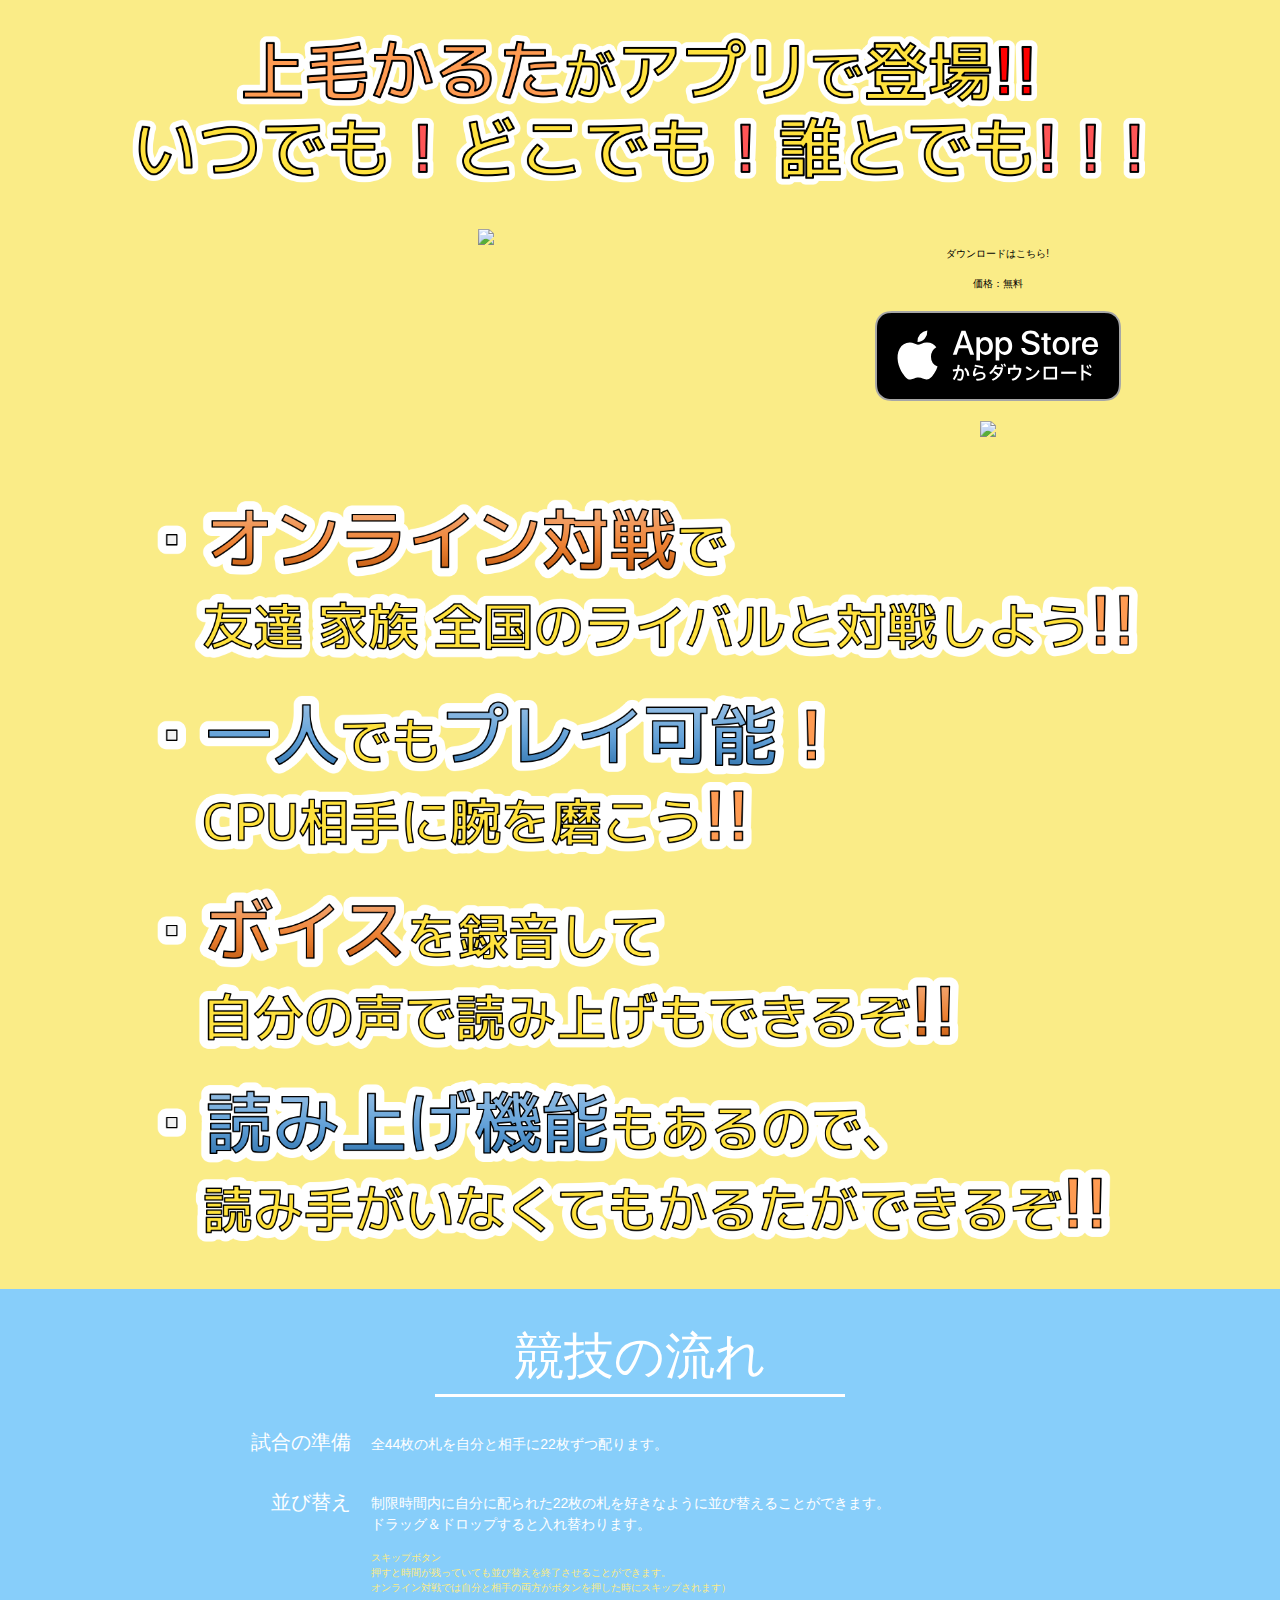
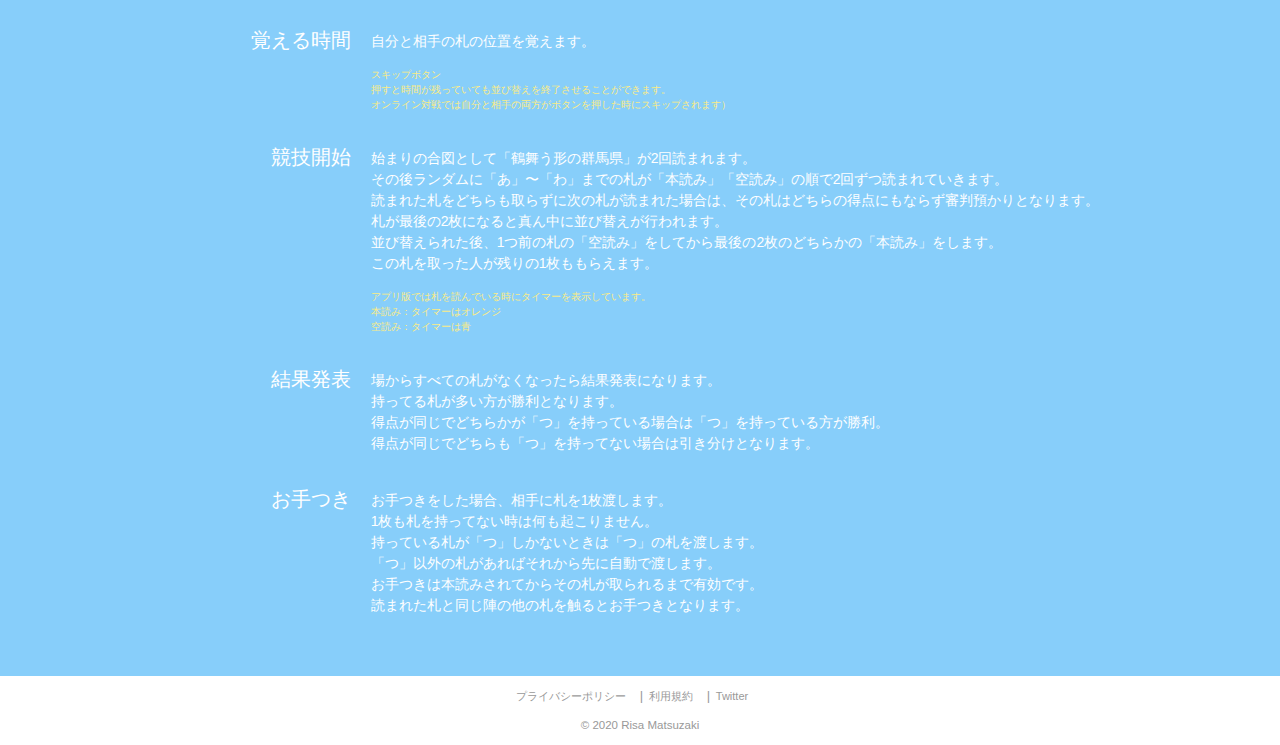
==== index.html @ 0628a3db "init" ====
<!DOCTYPE html>
<html>
  <head>
    <title>上毛かるた</title>
    <meta charset="utf-8">
<!--    <link rel="stylesheet" href="https://maxcdn.bootstrapcdn.com/font-awesome/4.5.0/css/font-awesome.min.css">-->
    <link rel="stylesheet" href="_asset/css/reset.css">
    <link rel="stylesheet" href="_asset/css/style.css">
    
    <script src="http://ajax.googleapis.com/ajax/libs/jquery/1.9.1/jquery.min.js"></script>
      
    <link rel="shortcut icon" href="_asset/images/180.png" type="image/x-icon">
    <meta name="viewport" content="width=device-width,initial-scale=1.0,minimum-scale=1.0">
  </head>
  <body>
    <div id="main">
      <div class="content">
        <img id="web1" src="_asset/images/web1.png">
        <div class="left">
          <img  src="_asset/images/2.PNG">
        </div>
        <div class="right">
          
          <div id="store_link">
            <p>ダウンロードはこちら!<br><br>価格：無料<br></p>
            
            <a href="https://apps.apple.com/jp/app/id1509440407"><img src="_asset/images/Download_on_the_App_Store_Badge_JP_RGB_blk_100317.svg" alt="ロゴ"></a>
            
            <a href="https://play.google.com/store/apps/details?id=unity.mkgames.karuta&hl=ja"><img src="_asset/images/google-play-badge.PNG"></a>
          </div>
        </div>
        <img id="web2" src="_asset/images/web4.png">
      </div>
    </div>
    <script type="text/javascript">
        $(window).on('load resize', function(){
          console.log( window.innerWidth);
//          var sW = window.innerWidth;
//          var key = document.getElementById("k_key");
//          var min_width = 920;
//          if(sW>min_width){
//            var topPosition = (min_width-sW)*0.66630435;
//            key.style.top = topPosition+'px';
//          }else{
//            key.style.top = '0px'; 
//          }
        });
      </script>
    <div id="rule">
      <div class="content">
        <h2>競技の流れ</h2>
        <table>

          <tr>
            <th>試合の準備</th>
            <td>全44枚の札を自分と相手に22枚ずつ配ります。</td>
          </tr>

          <tr>
            <th>並び替え</th>
            <td>制限時間内に自分に配られた22枚の札を好きなように並び替えることができます。<br>ドラッグ＆ドロップすると入れ替わります。<br>
              <p><br>スキップボタン<br>押すと時間が残っていても並び替えを終了させることができます。<br>オンライン対戦では自分と相手の両方がボタンを押した時にスキップされます）</p></td>
          </tr>

          <tr>
            <th>覚える時間</th>
            <td>自分と相手の札の位置を覚えます。
              <p><br>スキップボタン<br>押すと時間が残っていても並び替えを終了させることができます。<br>オンライン対戦では自分と相手の両方がボタンを押した時にスキップされます）</p></td>
          </tr>

          <tr>
            <th>競技開始</th>
            <td>始まりの合図として「鶴舞う形の群馬県」が2回読まれます。<br>その後ランダムに「あ」〜「わ」までの札が「本読み」「空読み」の順で2回ずつ読まれていきます。<br>読まれた札をどちらも取らずに次の札が読まれた場合は、その札はどちらの得点にもならず審判預かりとなります。<br>札が最後の2枚になると真ん中に並び替えが行われます。<br>並び替えられた後、1つ前の札の「空読み」をしてから最後の2枚のどちらかの「本読み」をします。<br>この札を取った人が残りの1枚ももらえます。
              <p><br>アプリ版では札を読んでいる時にタイマーを表示しています。<br>本読み：タイマーはオレンジ<br>空読み：タイマーは青</p></td>
          </tr>

          <tr>
            <th>結果発表</th>
            <td>場からすべての札がなくなったら結果発表になります。<br>持ってる札が多い方が勝利となります。<br>得点が同じでどちらかが「つ」を持っている場合は「つ」を持っている方が勝利。<br>得点が同じでどちらも「つ」を持ってない場合は引き分けとなります。</td>
          </tr>

          <tr>
            <th>お手つき</th>
            <td>お手つきをした場合、相手に札を1枚渡します。<br>1枚も札を持ってない時は何も起こりません。<br>持っている札が「つ」しかないときは「つ」の札を渡します。<br>「つ」以外の札があればそれから先に自動で渡します。<br>お手つきは本読みされてからその札が取られるまで有効です。<br>読まれた札と同じ陣の他の札を触るとお手つきとなります。</td>
          </tr>
        </table>
      </div>
    </div>
    <footer>
        <div class="foot-cont">
            <ul>
                <li><a target="_blank" href="#">プライバシーポリシー</a></li>
                <li><a target="_blank" href="#">利用規約</a></li>
                <li><a target="_blank" href="#">Twitter</a></li>
            </ul>
        </div>
        <p class="copyright">&copy; 2020 Risa Matsuzaki</p>
    </footer>
    <p>
  </body>
</html>
---- _asset/css/style.css ----
@charset "utf-8";



/*スマホ用*/
@media screen and (max-width:620px) {
  body{
/*  background-color: #FFCC33;*/
  font-family: 'メイリオ', Meiryo,'ヒラギノ角ゴシック','Hiragino Sans',sans-serif;
}
a{
  text-decoration: none;
}
.content{
  margin: auto;
/*  margin: 0px 100px;*/
  padding: 30px 0px;
  width: 90%;
}
  /*~~~~~~~~~~~~~~~~~~~~~*/
#main{
  background-color: #FAEC87;
  
/*  height: 1200px;*/
}
#web1{
  width: 100%;
/*  margin-top: 40px;*/
}
.left{
  width: 70%;
  float: left;
  margin-top: 30px;
}
.right{
  width: 30%;
  float: right;
  margin-top: 30px;
}
#store_link{
  width: 80%;
  margin: 20px;
  text-align: center;
}
#store_link p{
  width: 100%;
  font-size: 10px;
  border-radius: 20px;
  margin: 10px;
}
.right img{
  width: 100%;
  margin: 10px;
}
#web2{
/*  width: 90%;*/
  margin-top: 30px;
  margin-left: 0px;
}
  /*~~~~~~~~~~~~~~~~~~~~~*/
#rule{
  margin: 0px;
  color: white;
  background-color: #87CEFA;
}
#rule h2{
  width: 40%;
  margin: auto;
  padding-top: 0px;
  font-size: 30px;
  border-bottom: 3px white solid;
}
#rule table{
/*  width: 100%;*/
/*  margin: 30px;*/
  font-size: 20px;
/*  color: gray;*/
/*  border: solid 1px #000000;*/
    border-collapse: separate;
    border-spacing: 0px 30px;
}
tr{
  margin: 100px;
}
th{
  width: 25%;
  font-size: 18px;
  vertical-align: middle;
  text-align: right;
  padding-right: 20px;
/*  color: #FAEC87;*/
/*  border: 2px #2b2b2b solid;*/
}
td{
/*  width: 75%;*/
  font-size: 14px;
  text-align: left;
  padding-top: 6px;
/*   color: #FA8794;*/
/*  border: 2px #2b2b2b solid;*/
}

td p{
  font-size: 10px;
  color: #FAEC87;
/*  border: 2px #2b2b2b solid;*/
}


footer{
  color: #999999;
  background: #FFF;
  padding-top: 10px;
}
footer a{
  color: #999999;
/*  font-weight:bold;*/
  font-size: 11px;
}
footer .foot-cont ul li {
    letter-spacing: normal;
    display: inline-block;
    margin-right: 2px;
}

/*@media screen and (max-width: 768px)*/
footer .foot-cont ul li:after {
    padding-left: 1px;
}


footer .foot-cont ul li:after {
    content: "|";
    padding-left: 14px;
}

footer .foot-cont ul li:last-child:after {
    content: "";
}


.copyright {
    font-size: 0.72rem;
    text-align: center;
    line-height: 40px;
    /*background: #f0f0f0;*/
    background: #FFF;
    /*margin: 0 0 30px;*/
}
}

@media screen and (min-width:621px) {
  body{
/*  background-color: #FFCC33;*/
  font-family: 'メイリオ', Meiryo,'ヒラギノ角ゴシック','Hiragino Sans',sans-serif;
    min-width: 920px
}
a{
  text-decoration: none;
}
.content{
  margin: auto;
/*  margin: 0px 100px;*/
  padding: 30px 0px;
  width: 80%;
}

/*~~~~~~~~~~~~~~~~~~~~~*/
#main{
  background-color: #FAEC87;
  
/*  height: 1200px;*/
}
#web1{
  width: 100%;
/*  margin-top: 40px;*/
}
.left{
  width: 70%;
  float: left;
  margin-top: 30px;
}
.right{
  width: 30%;
  float: right;
  margin-top: 30px;
}
#store_link{
  width: 80%;
  margin: 20px;
  text-align: center;
}
#store_link p{
  width: 100%;
  font-size: 10px;
  border-radius: 20px;
  margin: 10px;
}
.right img{
  width: 100%;
  margin: 10px;
}
#web2{
/*  width: 90%;*/
  margin-top: 30px;
  margin-left: 0px;
}
/*~~~~~~~~~~~~~~~~~~~~~*/
#rule{
  margin: 0px;
  color: white;
  background-color: #87CEFA;
}
#rule h2{
  width: 40%;
  margin: auto;
  padding-top: 0px;
  font-size: 50px;
  border-bottom: 3px white solid;
}
#rule table{
/*  width: 100%;*/
/*  margin: 30px;*/
  font-size: 30px;
/*  color: gray;*/
/*  border: solid 1px #000000;*/
    border-collapse: separate;
    border-spacing: 0px 30px;
}
tr{
  margin: 100px;
}
th{
  width: 25%;
  font-size: 20px;
  vertical-align: middle;
  text-align: right;
  padding-right: 20px;
/*  color: #FAEC87;*/
/*  border: 2px #2b2b2b solid;*/
}
td{
/*  width: 75%;*/
  font-size: 14px;
  text-align: left;
  padding-top: 6px;
/*   color: #FA8794;*/
/*  border: 2px #2b2b2b solid;*/
}

td p{
  font-size: 10px;
  color: #FAEC87;
/*  border: 2px #2b2b2b solid;*/
}


footer{
  color: #999999;
  background: #FFF;
  padding-top: 10px;
}
footer a{
  color: #999999;
/*  font-weight:bold;*/
  font-size: 11px;
}
footer .foot-cont ul li {
    letter-spacing: normal;
    display: inline-block;
    margin-right: 2px;
}

/*@media screen and (max-width: 768px)*/
footer .foot-cont ul li:after {
    padding-left: 1px;
}


footer .foot-cont ul li:after {
    content: "|";
    padding-left: 14px;
}

footer .foot-cont ul li:last-child:after {
    content: "";
}


.copyright {
    font-size: 0.72rem;
    text-align: center;
    line-height: 40px;
    /*background: #f0f0f0;*/
    background: #FFF;
    /*margin: 0 0 30px;*/
}
}
/* ~~~~~~~~~~~~~~~~~~~~~BASE~~~~~~~~~~~~~~~~~~~~~~*/

/* ~~~~~~~~~~~~~~~~~~~~~BASE~~~~~~~~~~~~~~~~~~~~~~*/
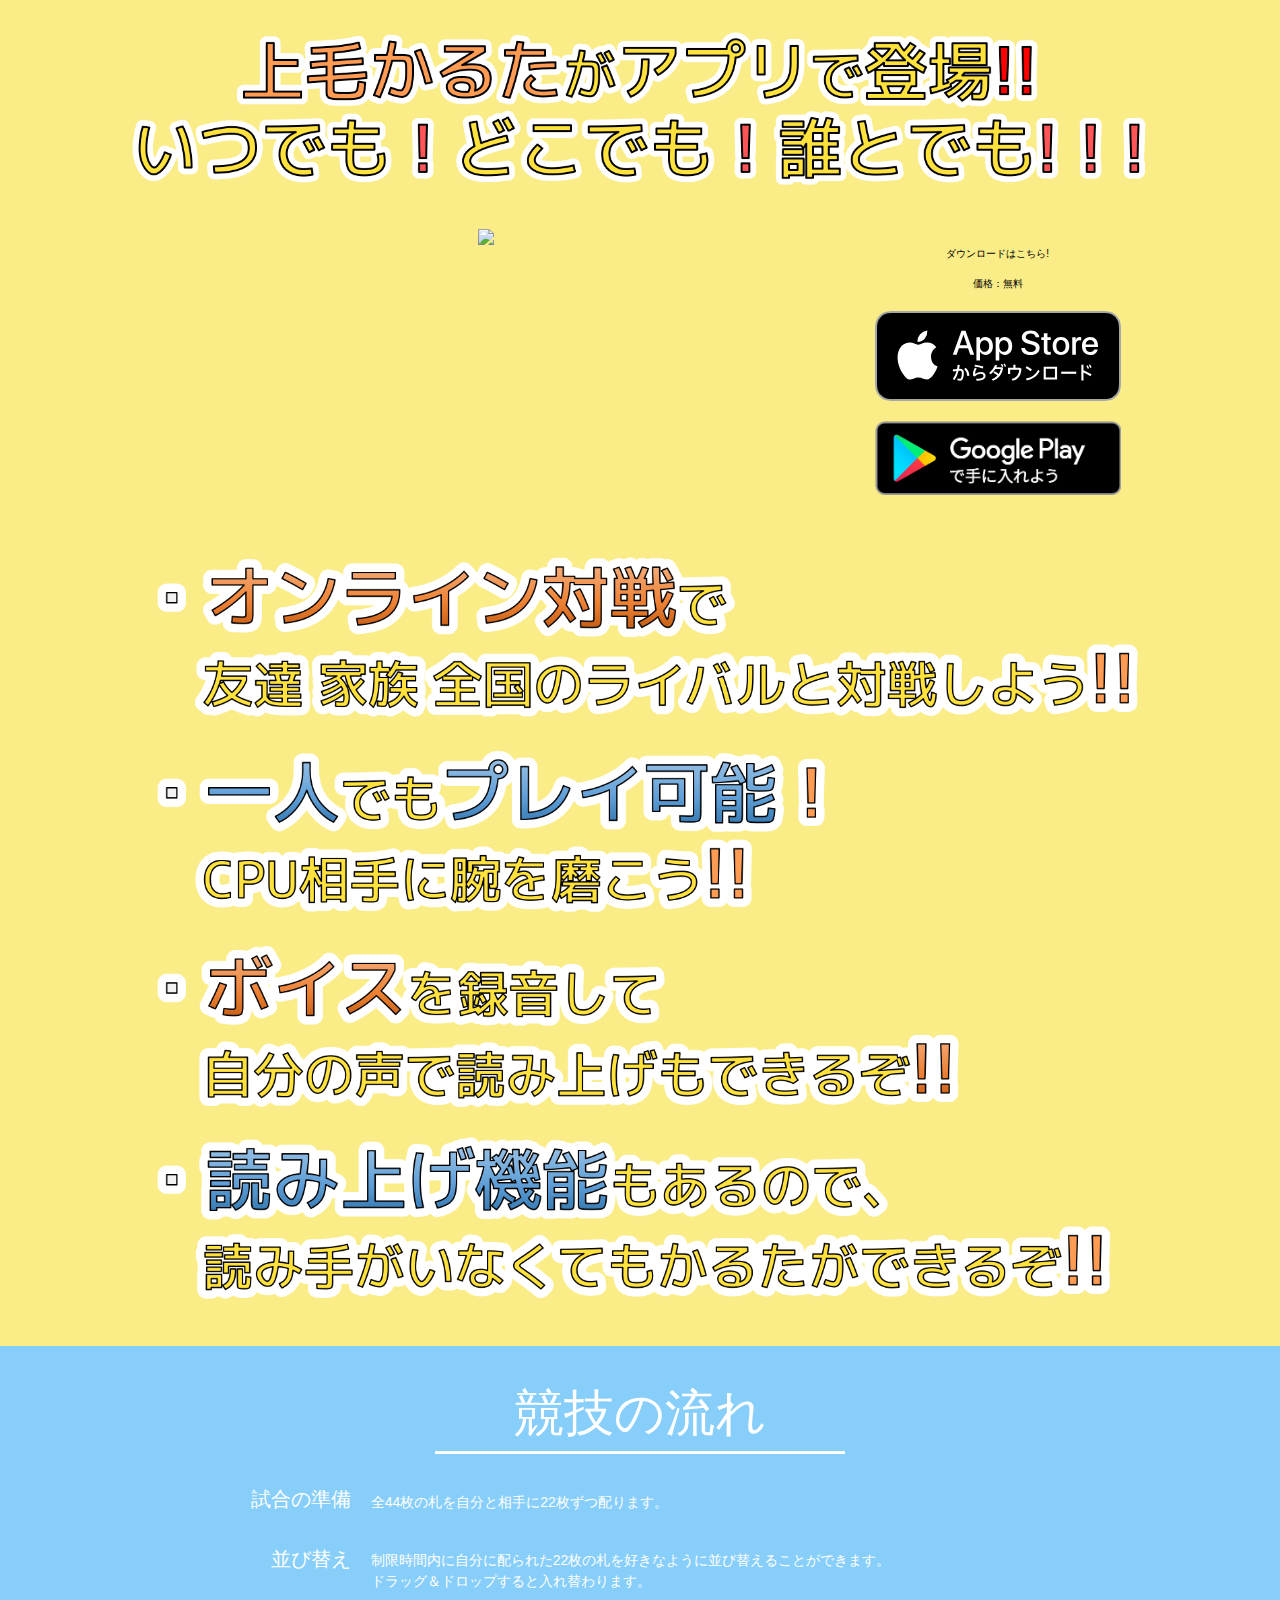
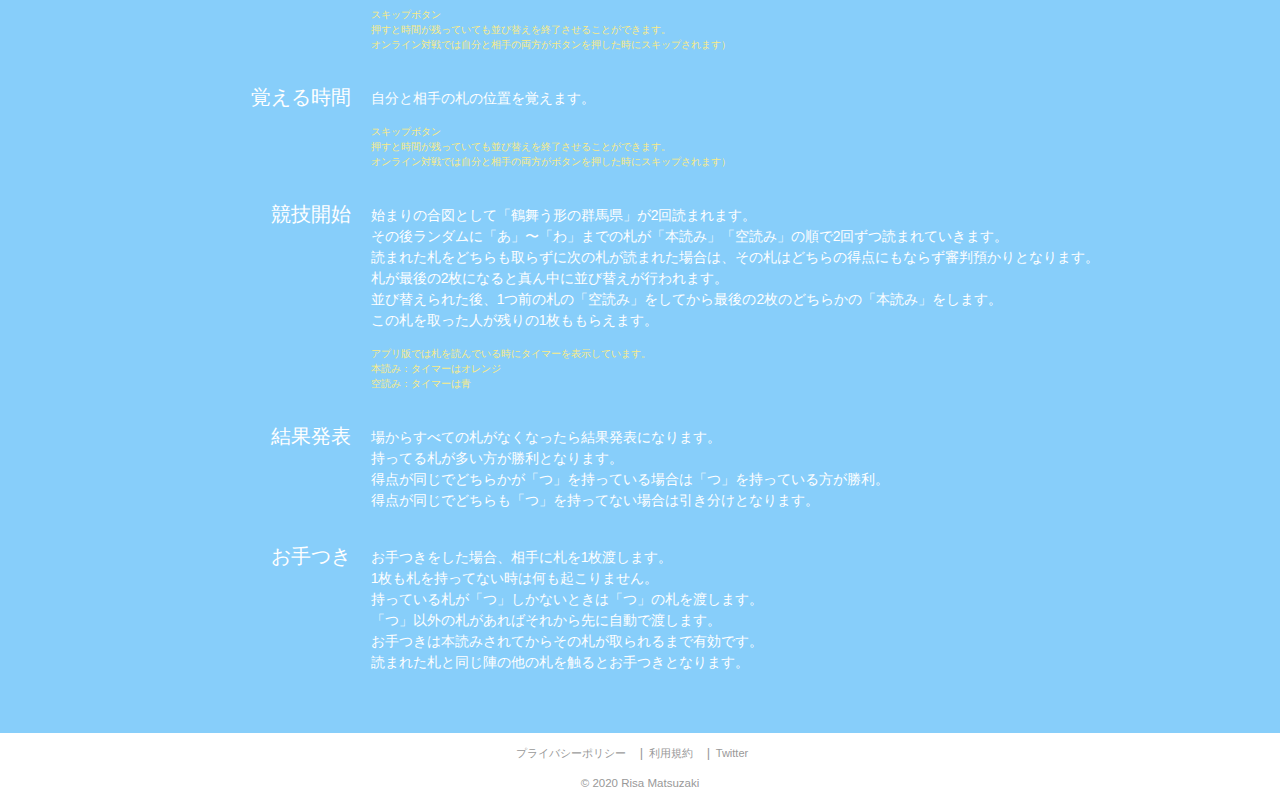
==== commit e24f6e3f: "png" ====
--- a/index.html
+++ b/index.html
@@ -4,32 +4,32 @@
     <title>上毛かるた</title>
     <meta charset="utf-8">
 <!--    <link rel="stylesheet" href="https://maxcdn.bootstrapcdn.com/font-awesome/4.5.0/css/font-awesome.min.css">-->
-    <link rel="stylesheet" href="_asset/css/reset.css">
-    <link rel="stylesheet" href="_asset/css/style.css">
+    <link rel="stylesheet" href="reset.css">
+    <link rel="stylesheet" href="style.css">
     
     <script src="http://ajax.googleapis.com/ajax/libs/jquery/1.9.1/jquery.min.js"></script>
       
-    <link rel="shortcut icon" href="_asset/images/180.png" type="image/x-icon">
+    <link rel="shortcut icon" href="180.png" type="image/x-icon">
     <meta name="viewport" content="width=device-width,initial-scale=1.0,minimum-scale=1.0">
   </head>
   <body>
     <div id="main">
       <div class="content">
-        <img id="web1" src="_asset/images/web1.png">
+        <img id="web1" src="web1.png">
         <div class="left">
-          <img  src="_asset/images/2.PNG">
+          <img  src="2.PNG">
         </div>
         <div class="right">
           
           <div id="store_link">
             <p>ダウンロードはこちら!<br><br>価格：無料<br></p>
             
-            <a href="https://apps.apple.com/jp/app/id1509440407"><img src="_asset/images/Download_on_the_App_Store_Badge_JP_RGB_blk_100317.svg" alt="ロゴ"></a>
+            <a href="https://apps.apple.com/jp/app/id1509440407"><img src="Download_on_the_App_Store_Badge_JP_RGB_blk_100317.svg" alt="ロゴ"></a>
             
-            <a href="https://play.google.com/store/apps/details?id=unity.mkgames.karuta&hl=ja"><img src="_asset/images/google-play-badge.PNG"></a>
+            <a href="https://play.google.com/store/apps/details?id=unity.mkgames.karuta&hl=ja"><img src="google-play-badge.png"></a>
           </div>
         </div>
-        <img id="web2" src="_asset/images/web4.png">
+        <img id="web2" src="web4.png">
       </div>
     </div>
     <script type="text/javascript">
--- a/style.css
+++ b/style.css
@@ -0,0 +1,307 @@
+@charset "utf-8";
+
+
+
+/*スマホ用*/
+@media screen and (max-width:620px) {
+  body{
+/*  background-color: #FFCC33;*/
+  font-family: 'メイリオ', Meiryo,'ヒラギノ角ゴシック','Hiragino Sans',sans-serif;
+}
+a{
+  text-decoration: none;
+}
+.content{
+  margin: auto;
+/*  margin: 0px 100px;*/
+  padding: 30px 0px;
+  width: 90%;
+}
+  /*~~~~~~~~~~~~~~~~~~~~~*/
+#main{
+  background-color: #FAEC87;
+  
+/*  height: 1200px;*/
+}
+#web1{
+  width: 100%;
+/*  margin-top: 40px;*/
+}
+.left{
+  width: 70%;
+  float: left;
+  margin-top: 30px;
+}
+.right{
+  width: 30%;
+  float: right;
+  margin-top: 30px;
+}
+#store_link{
+  width: 80%;
+  margin: 20px;
+  text-align: center;
+}
+#store_link p{
+  width: 100%;
+  font-size: 10px;
+  border-radius: 20px;
+  margin: 10px;
+}
+.right img{
+  width: 100%;
+  margin: 10px;
+}
+#web2{
+/*  width: 90%;*/
+  margin-top: 30px;
+  margin-left: 0px;
+}
+  /*~~~~~~~~~~~~~~~~~~~~~*/
+#rule{
+  margin: 0px;
+  color: white;
+  background-color: #87CEFA;
+}
+#rule h2{
+  width: 40%;
+  margin: auto;
+  padding-top: 0px;
+  font-size: 30px;
+  border-bottom: 3px white solid;
+}
+#rule table{
+/*  width: 100%;*/
+/*  margin: 30px;*/
+  font-size: 18px;
+/*  color: gray;*/
+/*  border: solid 1px #000000;*/
+    border-collapse: separate;
+    border-spacing: 0px 30px;
+}
+tr{
+  margin: 100px;
+}
+th{
+  width: 25%;
+  font-size: 16px;
+  vertical-align: middle;
+  text-align: right;
+  padding-right: 20px;
+/*  color: #FAEC87;*/
+/*  border: 2px #2b2b2b solid;*/
+}
+td{
+/*  width: 75%;*/
+  font-size: 14px;
+  text-align: left;
+  padding-top: 6px;
+/*   color: #FA8794;*/
+/*  border: 2px #2b2b2b solid;*/
+}
+
+td p{
+  font-size: 10px;
+  color: #FAEC87;
+/*  border: 2px #2b2b2b solid;*/
+}
+
+
+footer{
+  color: #999999;
+  background: #FFF;
+  padding-top: 10px;
+}
+footer a{
+  color: #999999;
+/*  font-weight:bold;*/
+  font-size: 11px;
+}
+footer .foot-cont ul li {
+    letter-spacing: normal;
+    display: inline-block;
+    margin-right: 2px;
+}
+
+/*@media screen and (max-width: 768px)*/
+footer .foot-cont ul li:after {
+    padding-left: 1px;
+}
+
+
+footer .foot-cont ul li:after {
+    content: "|";
+    padding-left: 14px;
+}
+
+footer .foot-cont ul li:last-child:after {
+    content: "";
+}
+
+
+.copyright {
+    font-size: 0.72rem;
+    text-align: center;
+    line-height: 40px;
+    /*background: #f0f0f0;*/
+    background: #FFF;
+    /*margin: 0 0 30px;*/
+}
+}
+
+@media screen and (min-width:621px) {
+  body{
+/*  background-color: #FFCC33;*/
+  font-family: 'メイリオ', Meiryo,'ヒラギノ角ゴシック','Hiragino Sans',sans-serif;
+    min-width: 920px
+}
+a{
+  text-decoration: none;
+}
+.content{
+  margin: auto;
+/*  margin: 0px 100px;*/
+  padding: 30px 0px;
+  width: 80%;
+}
+
+/*~~~~~~~~~~~~~~~~~~~~~*/
+#main{
+  background-color: #FAEC87;
+  
+/*  height: 1200px;*/
+}
+#web1{
+  width: 100%;
+/*  margin-top: 40px;*/
+}
+.left{
+  width: 70%;
+  float: left;
+  margin-top: 30px;
+}
+.right{
+  width: 30%;
+  float: right;
+  margin-top: 30px;
+}
+#store_link{
+  width: 80%;
+  margin: 20px;
+  text-align: center;
+}
+#store_link p{
+  width: 100%;
+  font-size: 10px;
+  border-radius: 20px;
+  margin: 10px;
+}
+.right img{
+  width: 100%;
+  margin: 10px;
+}
+#web2{
+/*  width: 90%;*/
+  margin-top: 30px;
+  margin-left: 0px;
+}
+/*~~~~~~~~~~~~~~~~~~~~~*/
+#rule{
+  margin: 0px;
+  color: white;
+  background-color: #87CEFA;
+}
+#rule h2{
+  width: 40%;
+  margin: auto;
+  padding-top: 0px;
+  font-size: 50px;
+  border-bottom: 3px white solid;
+}
+#rule table{
+/*  width: 100%;*/
+/*  margin: 30px;*/
+  font-size: 30px;
+/*  color: gray;*/
+/*  border: solid 1px #000000;*/
+    border-collapse: separate;
+    border-spacing: 0px 30px;
+}
+tr{
+  margin: 100px;
+}
+th{
+  width: 25%;
+  font-size: 20px;
+  vertical-align: middle;
+  text-align: right;
+  padding-right: 20px;
+/*  color: #FAEC87;*/
+/*  border: 2px #2b2b2b solid;*/
+}
+td{
+/*  width: 75%;*/
+  font-size: 14px;
+  text-align: left;
+  padding-top: 6px;
+/*   color: #FA8794;*/
+/*  border: 2px #2b2b2b solid;*/
+}
+
+td p{
+  font-size: 10px;
+  color: #FAEC87;
+/*  border: 2px #2b2b2b solid;*/
+}
+
+
+footer{
+  color: #999999;
+  background: #FFF;
+  padding-top: 10px;
+}
+footer a{
+  color: #999999;
+/*  font-weight:bold;*/
+  font-size: 11px;
+}
+footer .foot-cont ul li {
+    letter-spacing: normal;
+    display: inline-block;
+    margin-right: 2px;
+}
+
+/*@media screen and (max-width: 768px)*/
+footer .foot-cont ul li:after {
+    padding-left: 1px;
+}
+
+
+footer .foot-cont ul li:after {
+    content: "|";
+    padding-left: 14px;
+}
+
+footer .foot-cont ul li:last-child:after {
+    content: "";
+}
+
+
+.copyright {
+    font-size: 0.72rem;
+    text-align: center;
+    line-height: 40px;
+    /*background: #f0f0f0;*/
+    background: #FFF;
+    /*margin: 0 0 30px;*/
+}
+}
+/* ~~~~~~~~~~~~~~~~~~~~~BASE~~~~~~~~~~~~~~~~~~~~~~*/
+
+/* ~~~~~~~~~~~~~~~~~~~~~BASE~~~~~~~~~~~~~~~~~~~~~~*/
+
+
+
+
+
+
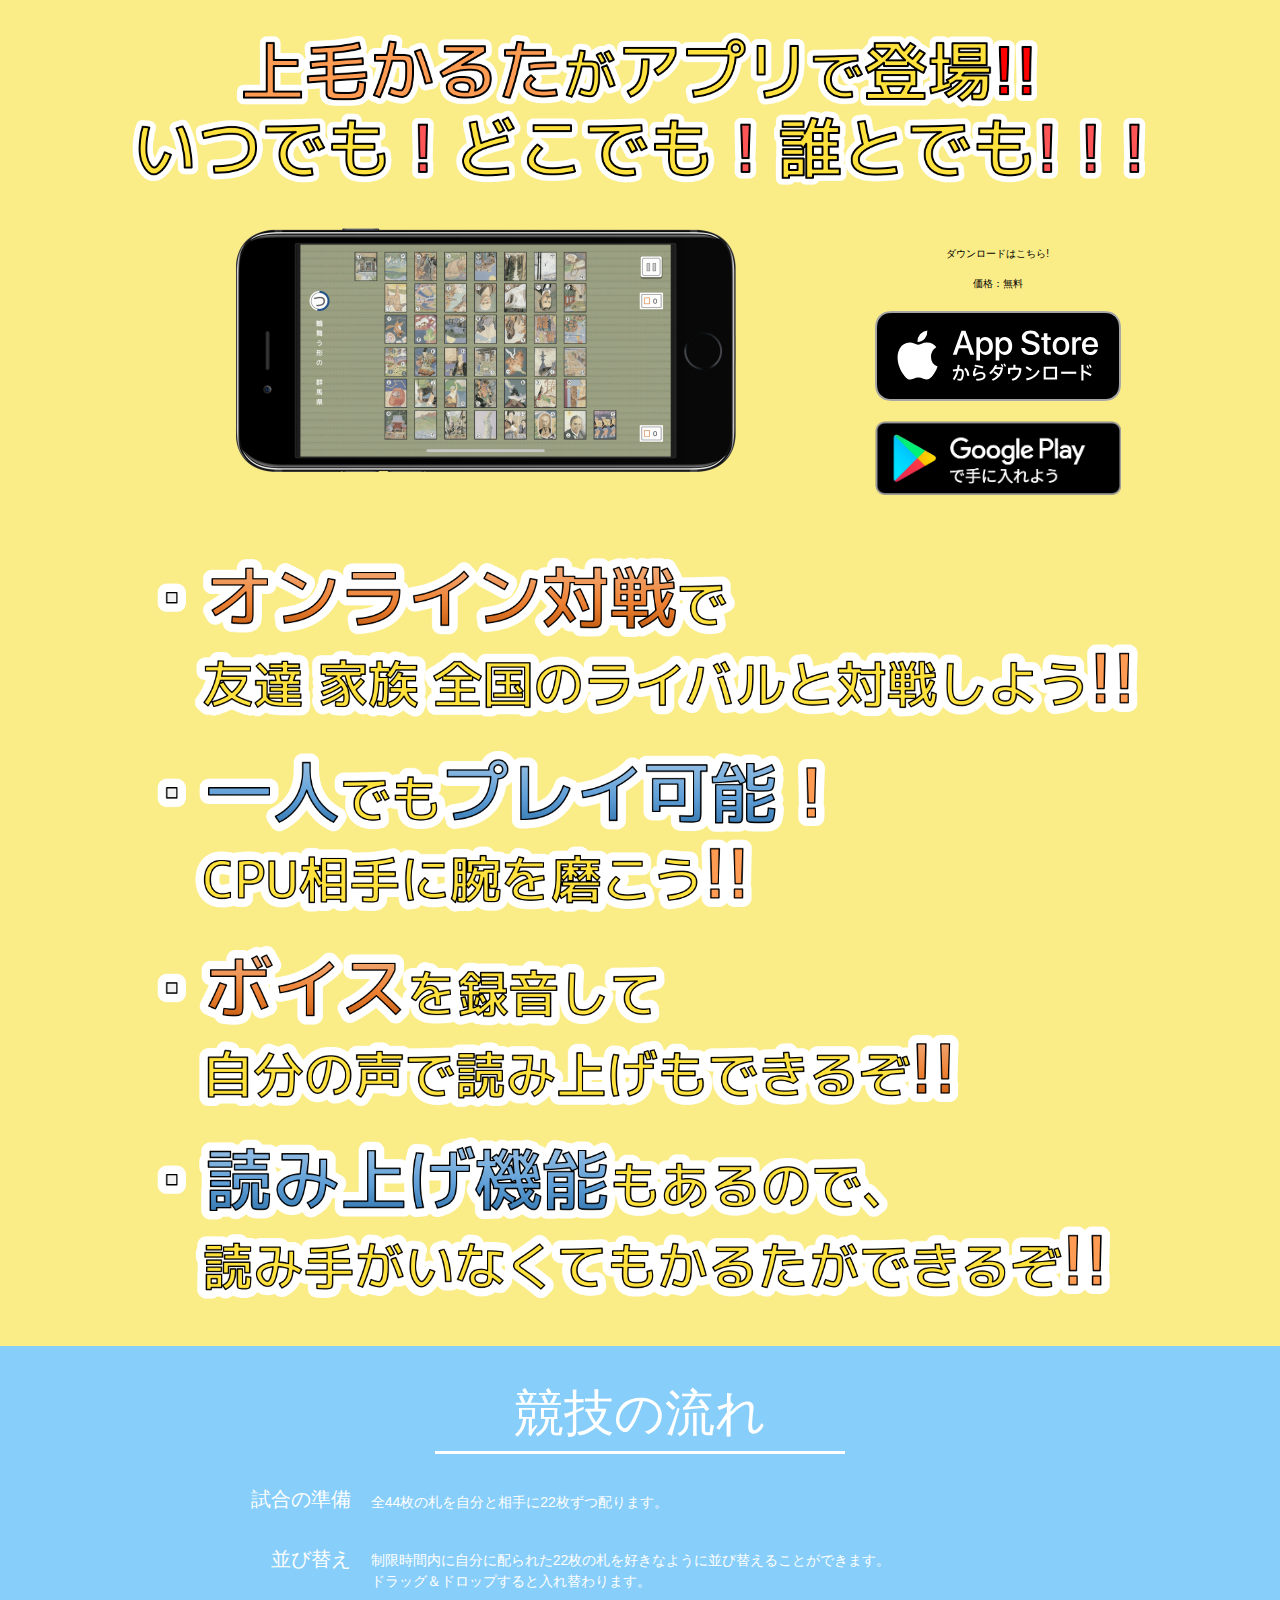
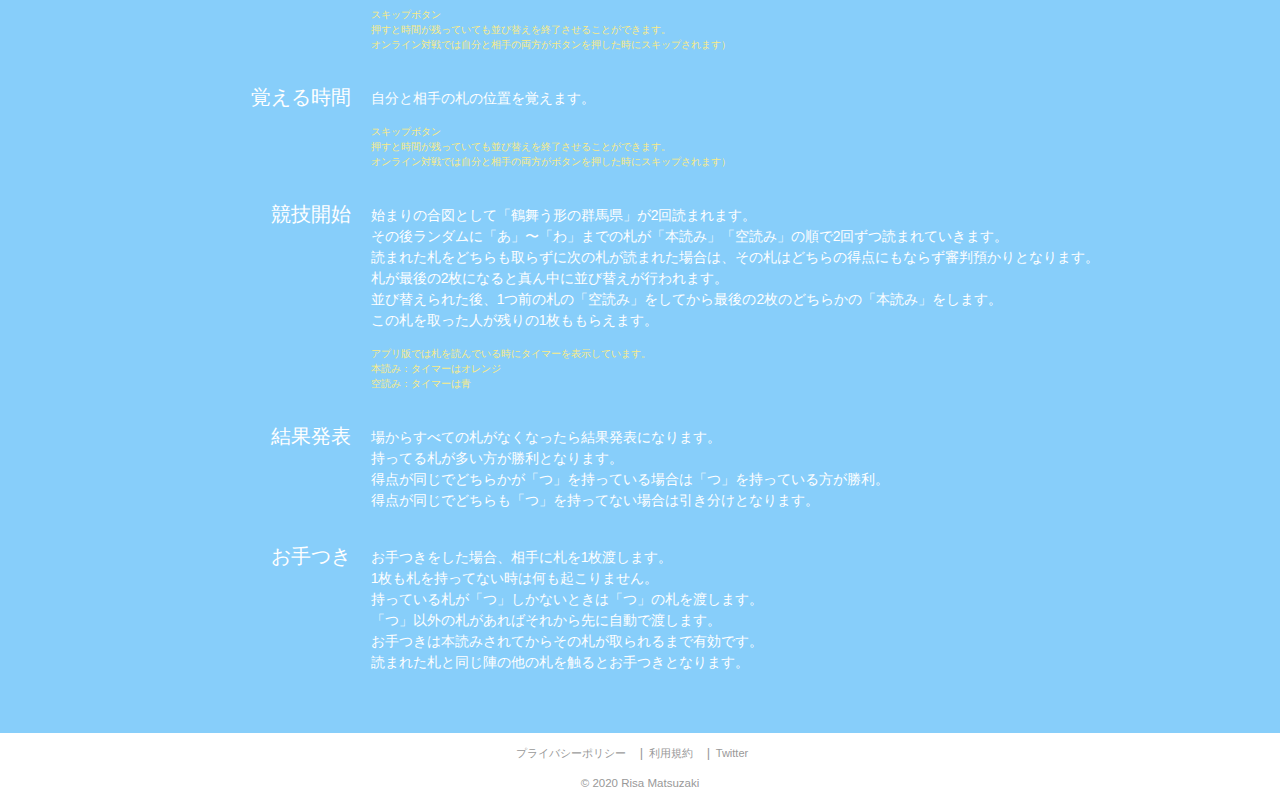
==== commit 3ce1a4de: "s" ====
--- a/index.html
+++ b/index.html
@@ -17,7 +17,7 @@
       <div class="content">
         <img id="web1" src="web1.png">
         <div class="left">
-          <img  src="2.PNG">
+          <img  src="3.png">
         </div>
         <div class="right">
           
@@ -89,9 +89,9 @@
     <footer>
         <div class="foot-cont">
             <ul>
-                <li><a target="_blank" href="#">プライバシーポリシー</a></li>
-                <li><a target="_blank" href="#">利用規約</a></li>
-                <li><a target="_blank" href="#">Twitter</a></li>
+                <li><a target="_blank" href="https://mkgames-info.github.io/karuta/privacypolicy.html">プライバシーポリシー</a></li>
+                <li><a target="_blank" href="https://mkgames-info.github.io/termsofservice/ja/">利用規約</a></li>
+                <li><a target="_blank" href="https://twitter.com/MKGamesInfo">Twitter</a></li>
             </ul>
         </div>
         <p class="copyright">&copy; 2020 Risa Matsuzaki</p>
--- a/style.css
+++ b/style.css
@@ -4,304 +4,246 @@
 
 /*スマホ用*/
 @media screen and (max-width:620px) {
+
   body{
-/*  background-color: #FFCC33;*/
-  font-family: 'メイリオ', Meiryo,'ヒラギノ角ゴシック','Hiragino Sans',sans-serif;
-}
-a{
-  text-decoration: none;
-}
-.content{
-  margin: auto;
-/*  margin: 0px 100px;*/
-  padding: 30px 0px;
-  width: 90%;
-}
-  /*~~~~~~~~~~~~~~~~~~~~~*/
-#main{
-  background-color: #FAEC87;
-  
-/*  height: 1200px;*/
-}
-#web1{
-  width: 100%;
-/*  margin-top: 40px;*/
-}
-.left{
-  width: 70%;
-  float: left;
-  margin-top: 30px;
-}
-.right{
-  width: 30%;
-  float: right;
-  margin-top: 30px;
-}
-#store_link{
-  width: 80%;
-  margin: 20px;
-  text-align: center;
-}
-#store_link p{
-  width: 100%;
-  font-size: 10px;
-  border-radius: 20px;
-  margin: 10px;
-}
-.right img{
-  width: 100%;
-  margin: 10px;
-}
-#web2{
-/*  width: 90%;*/
-  margin-top: 30px;
-  margin-left: 0px;
-}
-  /*~~~~~~~~~~~~~~~~~~~~~*/
-#rule{
-  margin: 0px;
-  color: white;
-  background-color: #87CEFA;
-}
-#rule h2{
-  width: 40%;
-  margin: auto;
-  padding-top: 0px;
-  font-size: 30px;
-  border-bottom: 3px white solid;
-}
-#rule table{
-/*  width: 100%;*/
-/*  margin: 30px;*/
-  font-size: 18px;
-/*  color: gray;*/
-/*  border: solid 1px #000000;*/
-    border-collapse: separate;
-    border-spacing: 0px 30px;
-}
-tr{
-  margin: 100px;
-}
-th{
-  width: 25%;
-  font-size: 16px;
-  vertical-align: middle;
-  text-align: right;
-  padding-right: 20px;
-/*  color: #FAEC87;*/
-/*  border: 2px #2b2b2b solid;*/
-}
-td{
-/*  width: 75%;*/
-  font-size: 14px;
-  text-align: left;
-  padding-top: 6px;
-/*   color: #FA8794;*/
-/*  border: 2px #2b2b2b solid;*/
-}
-
-td p{
-  font-size: 10px;
-  color: #FAEC87;
-/*  border: 2px #2b2b2b solid;*/
-}
-
-
-footer{
-  color: #999999;
-  background: #FFF;
-  padding-top: 10px;
-}
-footer a{
-  color: #999999;
-/*  font-weight:bold;*/
-  font-size: 11px;
-}
-footer .foot-cont ul li {
-    letter-spacing: normal;
-    display: inline-block;
-    margin-right: 2px;
-}
-
-/*@media screen and (max-width: 768px)*/
-footer .foot-cont ul li:after {
-    padding-left: 1px;
-}
-
-
-footer .foot-cont ul li:after {
-    content: "|";
-    padding-left: 14px;
-}
-
-footer .foot-cont ul li:last-child:after {
-    content: "";
-}
-
-
-.copyright {
-    font-size: 0.72rem;
+    font-family: 'メイリオ', Meiryo,'ヒラギノ角ゴシック','Hiragino Sans',sans-serif;
+  }
+  a{
+    text-decoration: none;
+  }
+  .content{
+    margin: auto;
+    padding: 30px 0px;
+    width: 90%;
+  }
+  /*~~~~~~~~~~~~~~~~~~~~~~~~~~~~~~~~~~~~~~~~~~*/
+  #main{
+    background-color: #FAEC87;
+  }
+  #web1{
+    width: 100%;
+  }
+  .left{
+    width: 100%;
+    float: left;
+    margin-top: 30px;
+  }
+  .right{
+    width: 100%;
+    float: right;
+    margin-top: 30px;
+  }
+  #store_link{
+    width: 80%;
+    margin: 20px;
     text-align: center;
-    line-height: 40px;
-    /*background: #f0f0f0;*/
+  }
+  #store_link p{
+    width: 100%;
+    font-size: 10px;
+    border-radius: 20px;
+    margin: 10px;
+  }
+  .right img{
+      height: 35px;
+    margin: 10px;
+    float: right;
+  }
+  #web2{
+    margin-top: 30px;
+    margin-left: 0px;
+  }
+  /*~~~~~~~~~~~~~~~~~~~~~~~~~~~~~~~~~~~~~~~~~~*/
+  #rule{
+    margin: 0px;
+    color: white;
+    background-color: #87CEFA;
+  }
+  #rule h2{
+    width: 40%;
+    margin: auto;
+    padding-top: 0px;
+    font-size: 25px;
+    border-bottom: 3px white solid;
+  }
+  #rule table{
+    font-size: 18px;
+      border-collapse: separate;
+      border-spacing: 0px 30px;
+  }
+  tr{
+    margin: 100px;
+  }
+  th{
+    width: 25%;
+    font-size: 13px;
+    vertical-align: middle;
+    text-align: right;
+    padding-right: 20px;
+  }
+  td{
+    font-size: 13px;
+    text-align: left;
+  }
+  td p{
+    font-size: 10px;
+    color: #FAEC87;
+  }
+  /*~~~~~~~~~~~~~~~~~~~~~~~~~~~~~~~~~~~~~~~~~~*/
+  footer{
+    color: #999999;
     background: #FFF;
-    /*margin: 0 0 30px;*/
-}
+    padding-top: 10px;
+  }
+  footer a{
+    color: #999999;
+    font-size: 11px;
+  }
+  footer .foot-cont ul li {
+      letter-spacing: normal;
+      display: inline-block;
+      margin-right: 2px;
+  }
+  footer .foot-cont ul li:after {
+      padding-left: 1px;
+  }
+  footer .foot-cont ul li:after {
+      content: "|";
+      padding-left: 14px;
+  }
+
+  footer .foot-cont ul li:last-child:after {
+      content: "";
+  }
+  .copyright {
+      font-size: 0.72rem;
+      text-align: center;
+      line-height: 40px;
+      background: #FFF;
+  }
 }
 
 @media screen and (min-width:621px) {
   body{
-/*  background-color: #FFCC33;*/
-  font-family: 'メイリオ', Meiryo,'ヒラギノ角ゴシック','Hiragino Sans',sans-serif;
-    min-width: 920px
+    font-family: 'メイリオ', Meiryo,'ヒラギノ角ゴシック','Hiragino Sans',sans-serif;
+      min-width: 920px;
+  }
+  a{
+    text-decoration: none;
+  }
+  .content{
+    margin: auto;
+    padding: 30px 0px;
+    width: 80%;
+  }
+  /*~~~~~~~~~~~~~~~~~~~~~~~~~~~~~~~~~~~~~~~~~~*/
+  #main{
+    background-color: #FAEC87;
+  }
+  #web1{
+    width: 100%;
+  }
+  .left{
+    width: 70%;
+    float: left;
+    margin-top: 30px;
+  }
+  .right{
+    width: 30%;
+    float: right;
+    margin-top: 30px;
+  }
+  #store_link{
+    width: 80%;
+    margin: 20px;
+    text-align: center;
+  }
+  #store_link p{
+    width: 100%;
+    font-size: 10px;
+    border-radius: 20px;
+    margin: 10px;
+  }
+  .right img{
+    width: 100%;
+    margin: 10px;
+  }
+  #web2{
+    margin-top: 30px;
+    margin-left: 0px;
+  }
+  /*~~~~~~~~~~~~~~~~~~~~~~~~~~~~~~~~~~~~~~~~~~*/
+  #rule{
+    margin: 0px;
+    color: white;
+    background-color: #87CEFA;
+  }
+  #rule h2{
+    width: 40%;
+    margin: auto;
+    padding-top: 0px;
+    font-size: 50px;
+    border-bottom: 3px white solid;
+  }
+  #rule table{
+    font-size: 30px;
+      border-collapse: separate;
+      border-spacing: 0px 30px;
+  }
+  tr{
+    margin: 100px;
+  }
+  th{
+    width: 25%;
+    font-size: 20px;
+    vertical-align: middle;
+    text-align: right;
+    padding-right: 20px;
+  }
+  td{
+    font-size: 14px;
+    text-align: left;
+    padding-top: 6px;
+  }
+  td p{
+    font-size: 10px;
+    color: #FAEC87;
+  }
+  /*~~~~~~~~~~~~~~~~~~~~~~~~~~~~~~~~~~~~~~~~~~*/
+  footer{
+    color: #999999;
+    background: #FFF;
+    padding-top: 10px;
+  }
+  footer a{
+    color: #999999;
+    font-size: 11px;
+  }
+  footer .foot-cont ul li {
+      letter-spacing: normal;
+      display: inline-block;
+      margin-right: 2px;
+  }
+  footer .foot-cont ul li:after {
+      padding-left: 1px;
+  }
+  footer .foot-cont ul li:after {
+      content: "|";
+      padding-left: 14px;
+  }
+  footer .foot-cont ul li:last-child:after {
+      content: "";
+  }
+  .copyright {
+      font-size: 0.72rem;
+      text-align: center;
+      line-height: 40px;
+      background: #FFF;
+  }
+    
 }
-a{
-  text-decoration: none;
-}
-.content{
-  margin: auto;
-/*  margin: 0px 100px;*/
-  padding: 30px 0px;
-  width: 80%;
-}
-
-/*~~~~~~~~~~~~~~~~~~~~~*/
-#main{
-  background-color: #FAEC87;
-  
-/*  height: 1200px;*/
-}
-#web1{
-  width: 100%;
-/*  margin-top: 40px;*/
-}
-.left{
-  width: 70%;
-  float: left;
-  margin-top: 30px;
-}
-.right{
-  width: 30%;
-  float: right;
-  margin-top: 30px;
-}
-#store_link{
-  width: 80%;
-  margin: 20px;
-  text-align: center;
-}
-#store_link p{
-  width: 100%;
-  font-size: 10px;
-  border-radius: 20px;
-  margin: 10px;
-}
-.right img{
-  width: 100%;
-  margin: 10px;
-}
-#web2{
-/*  width: 90%;*/
-  margin-top: 30px;
-  margin-left: 0px;
-}
-/*~~~~~~~~~~~~~~~~~~~~~*/
-#rule{
-  margin: 0px;
-  color: white;
-  background-color: #87CEFA;
-}
-#rule h2{
-  width: 40%;
-  margin: auto;
-  padding-top: 0px;
-  font-size: 50px;
-  border-bottom: 3px white solid;
-}
-#rule table{
-/*  width: 100%;*/
-/*  margin: 30px;*/
-  font-size: 30px;
-/*  color: gray;*/
-/*  border: solid 1px #000000;*/
-    border-collapse: separate;
-    border-spacing: 0px 30px;
-}
-tr{
-  margin: 100px;
-}
-th{
-  width: 25%;
-  font-size: 20px;
-  vertical-align: middle;
-  text-align: right;
-  padding-right: 20px;
-/*  color: #FAEC87;*/
-/*  border: 2px #2b2b2b solid;*/
-}
-td{
-/*  width: 75%;*/
-  font-size: 14px;
-  text-align: left;
-  padding-top: 6px;
-/*   color: #FA8794;*/
-/*  border: 2px #2b2b2b solid;*/
-}
-
-td p{
-  font-size: 10px;
-  color: #FAEC87;
-/*  border: 2px #2b2b2b solid;*/
-}
-
-
-footer{
-  color: #999999;
-  background: #FFF;
-  padding-top: 10px;
-}
-footer a{
-  color: #999999;
-/*  font-weight:bold;*/
-  font-size: 11px;
-}
-footer .foot-cont ul li {
-    letter-spacing: normal;
-    display: inline-block;
-    margin-right: 2px;
-}
-
-/*@media screen and (max-width: 768px)*/
-footer .foot-cont ul li:after {
-    padding-left: 1px;
-}
-
-
-footer .foot-cont ul li:after {
-    content: "|";
-    padding-left: 14px;
-}
-
-footer .foot-cont ul li:last-child:after {
-    content: "";
-}
-
-
-.copyright {
-    font-size: 0.72rem;
-    text-align: center;
-    line-height: 40px;
-    /*background: #f0f0f0;*/
-    background: #FFF;
-    /*margin: 0 0 30px;*/
-}
-}
-/* ~~~~~~~~~~~~~~~~~~~~~BASE~~~~~~~~~~~~~~~~~~~~~~*/
-
-/* ~~~~~~~~~~~~~~~~~~~~~BASE~~~~~~~~~~~~~~~~~~~~~~*/
-
-
-
-
-
-
+
+
+
+
+
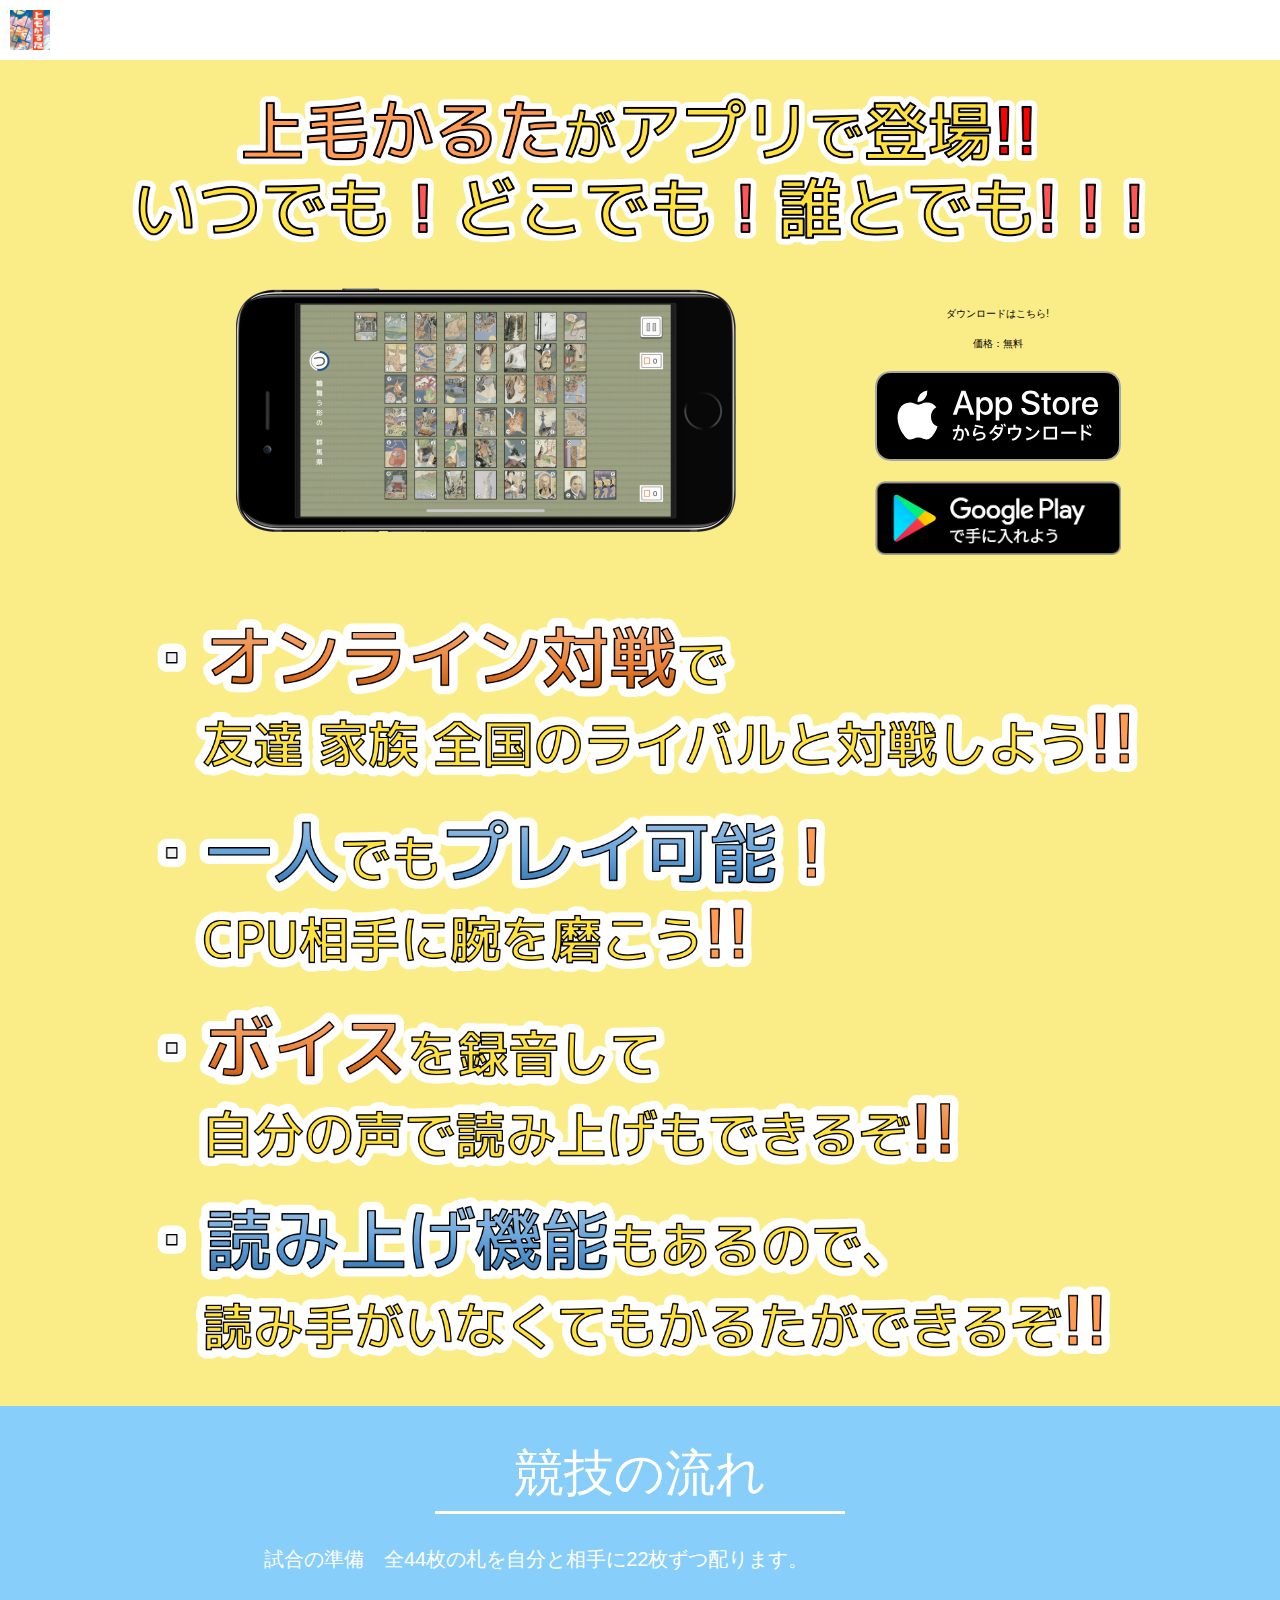
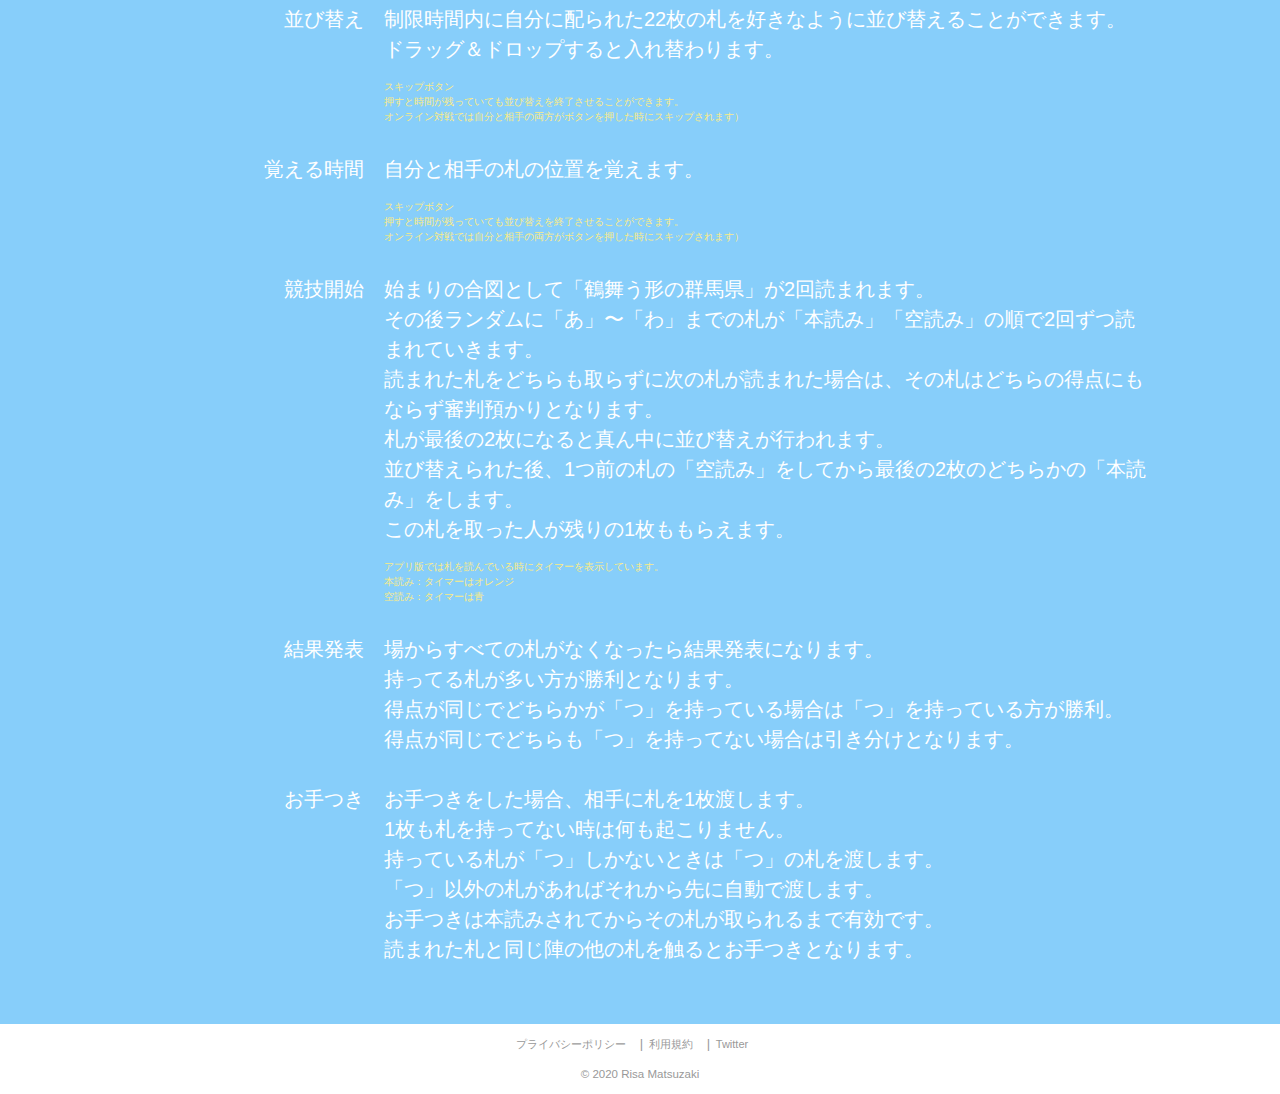
==== commit 5e8844b5: "update" ====
--- a/index.html
+++ b/index.html
@@ -13,6 +13,9 @@
     <meta name="viewport" content="width=device-width,initial-scale=1.0,minimum-scale=1.0">
   </head>
   <body>
+    <div id="header">
+      <img id="icon" src="180.png">
+    </div>
     <div id="main">
       <div class="content">
         <img id="web1" src="web1.png">
--- a/style.css
+++ b/style.css
@@ -15,6 +15,17 @@
     margin: auto;
     padding: 30px 0px;
     width: 90%;
+  }
+  /*~~~~~~~~~~~~~~~~~~~~~~~~~~~~~~~~~~~~~~~~~~*/
+  #header{
+    background-color: #FFF;
+    height: 40px;
+  }
+  #icon{
+    height: 30px;
+    margin: 5px;
+    float: left
+/*    background-color: #FFF;*/
   }
   /*~~~~~~~~~~~~~~~~~~~~~~~~~~~~~~~~~~~~~~~~~~*/
   #main{
@@ -123,6 +134,8 @@
   }
 }
 
+
+
 @media screen and (min-width:621px) {
   body{
     font-family: 'メイリオ', Meiryo,'ヒラギノ角ゴシック','Hiragino Sans',sans-serif;
@@ -135,6 +148,17 @@
     margin: auto;
     padding: 30px 0px;
     width: 80%;
+  }
+  /*~~~~~~~~~~~~~~~~~~~~~~~~~~~~~~~~~~~~~~~~~~*/
+  #header{
+    background-color: #FFF;
+    height: 60px;
+  }
+  #icon{
+    height: 40px;
+    margin: 10px;
+    float: left
+/*    background-color: #FFF;*/
   }
   /*~~~~~~~~~~~~~~~~~~~~~~~~~~~~~~~~~~~~~~~~~~*/
   #main{
@@ -201,9 +225,9 @@
     padding-right: 20px;
   }
   td{
-    font-size: 14px;
+    font-size: 20px;
     text-align: left;
-    padding-top: 6px;
+/*    padding-top: 6px;*/
   }
   td p{
     font-size: 10px;
@@ -245,5 +269,3 @@
 
 
 
-
-
